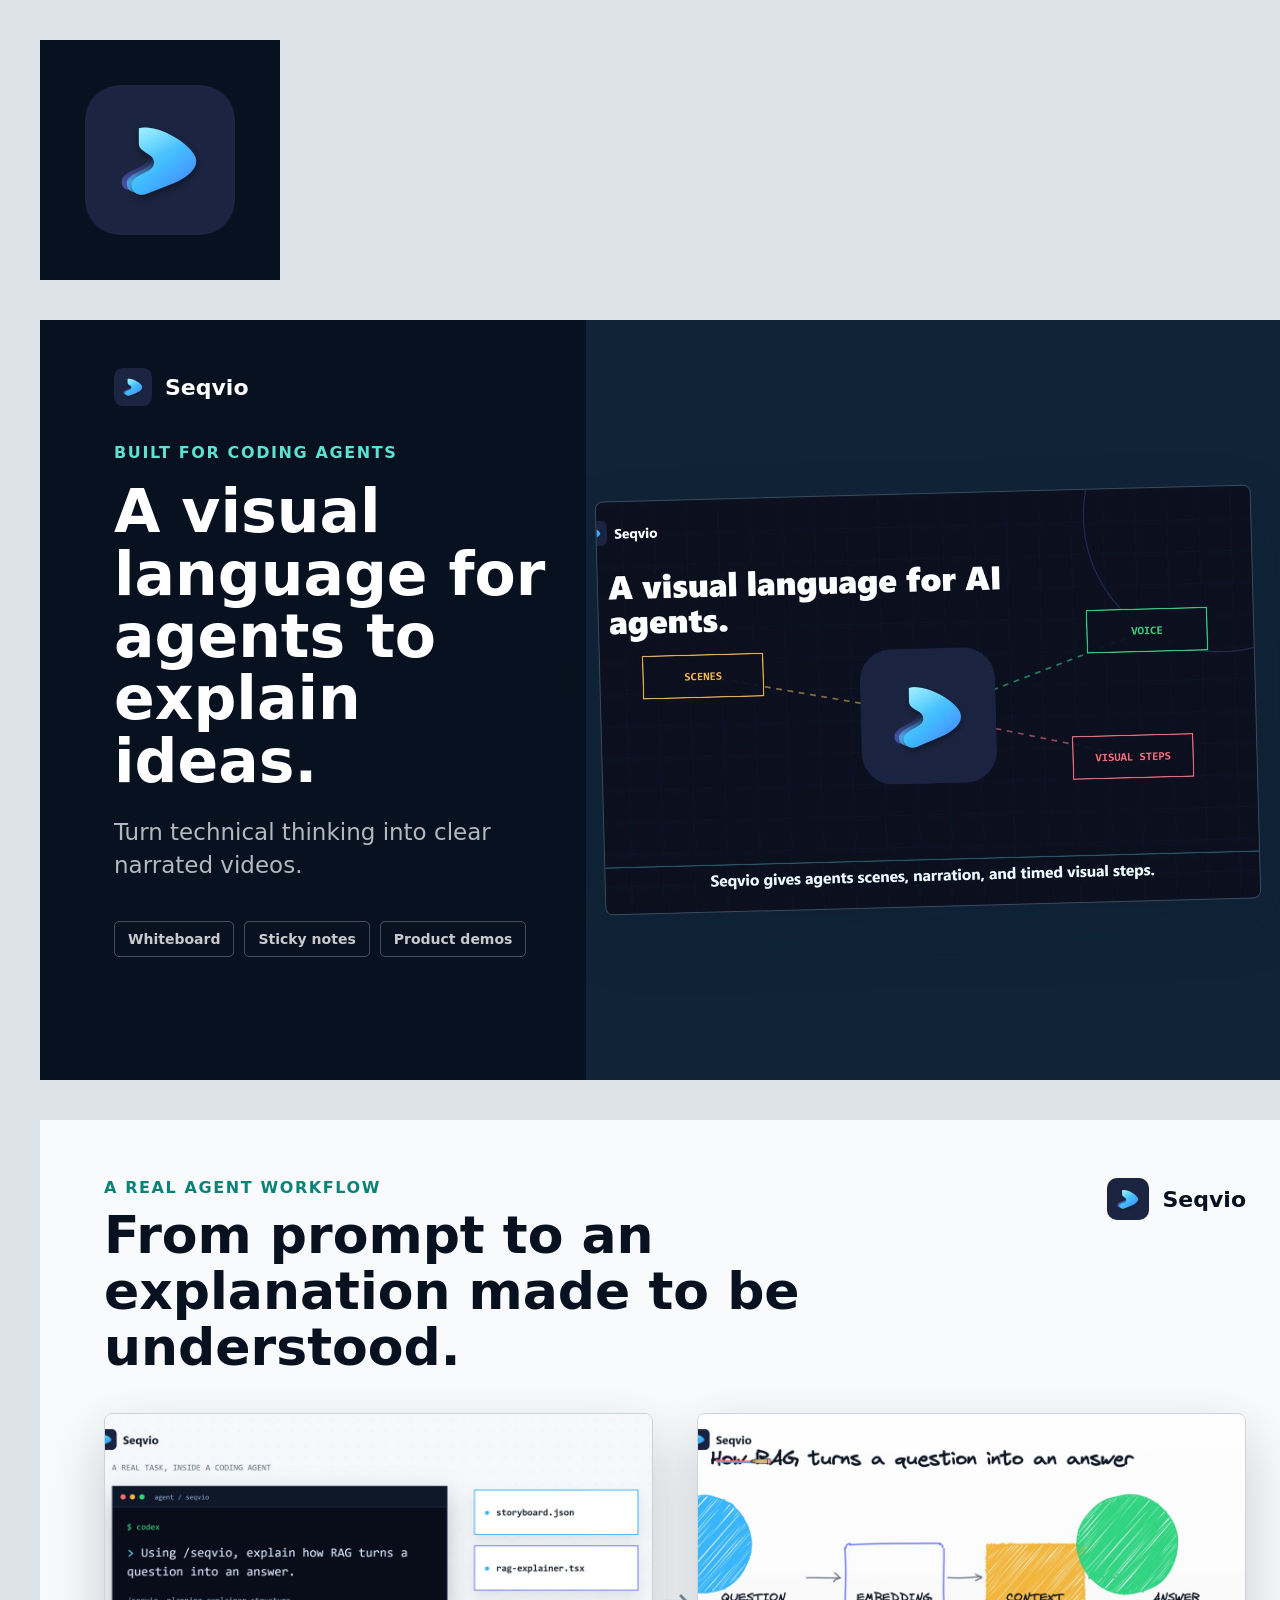
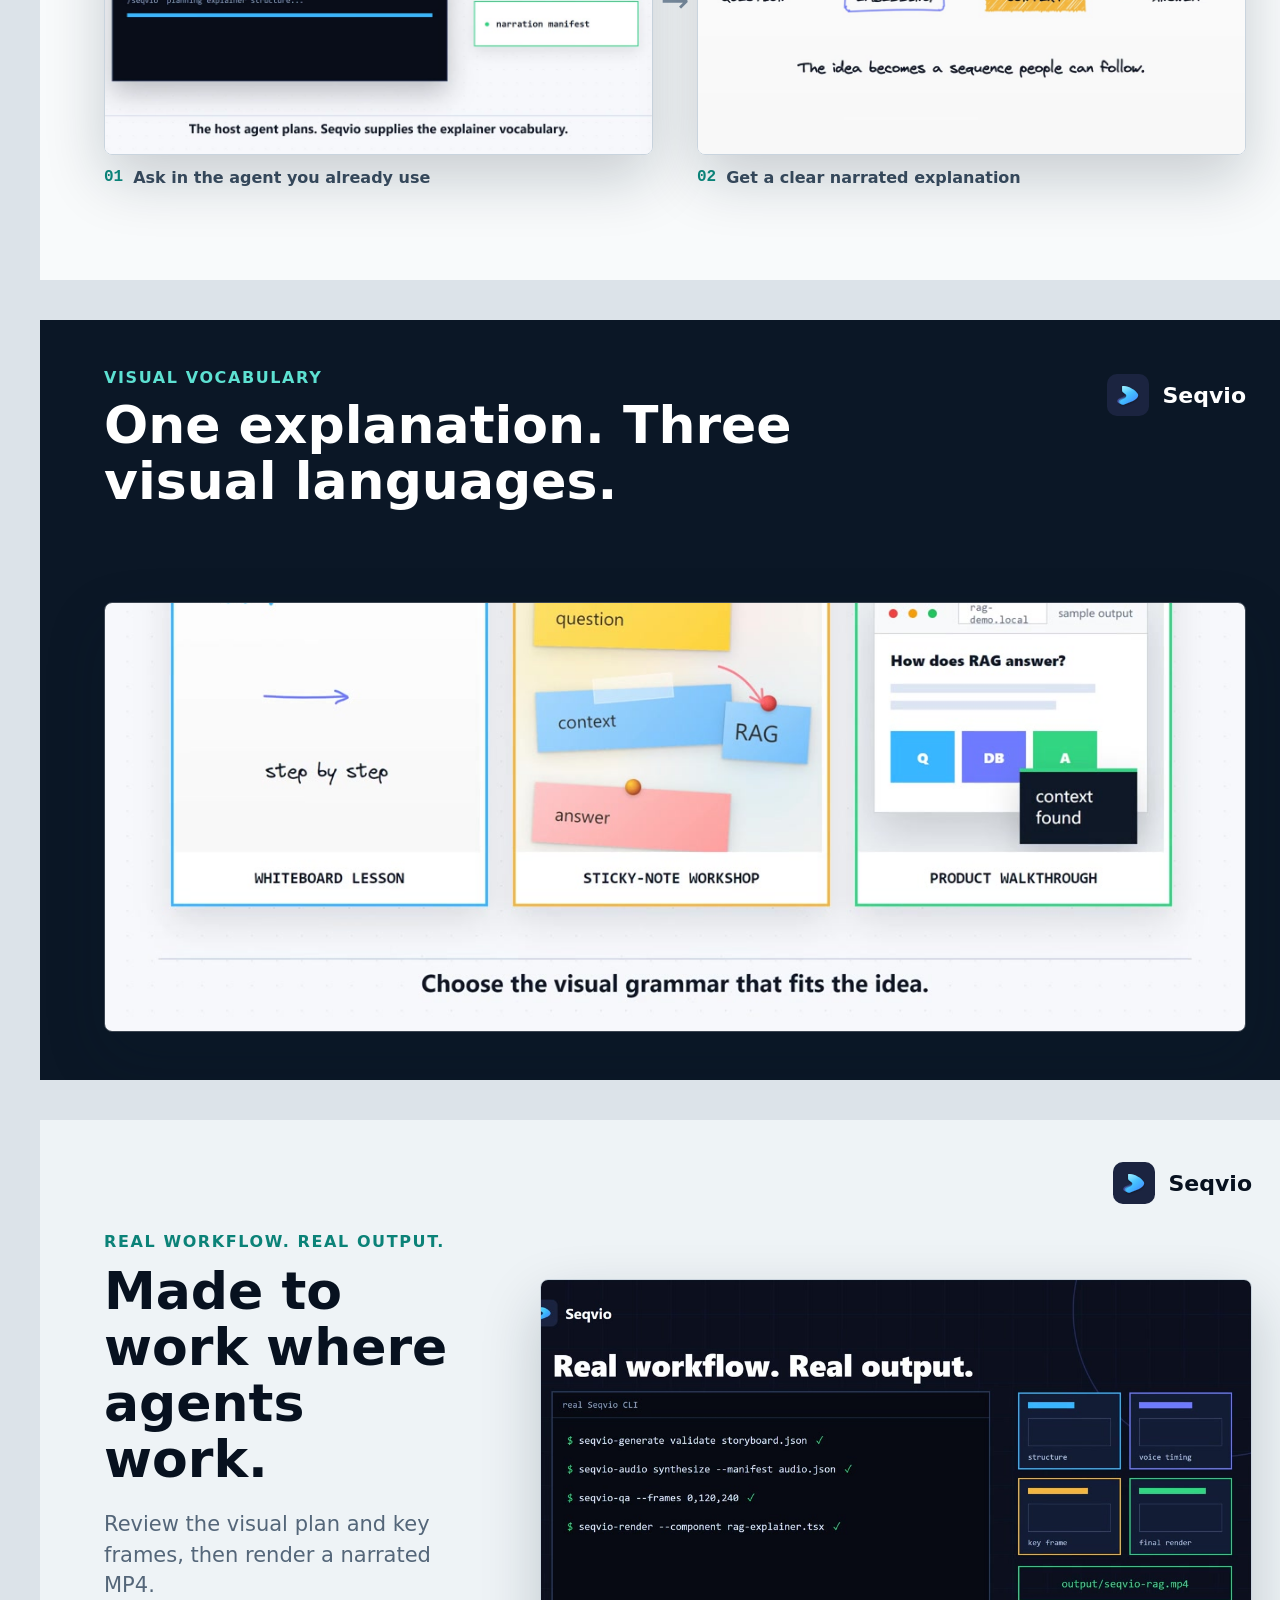
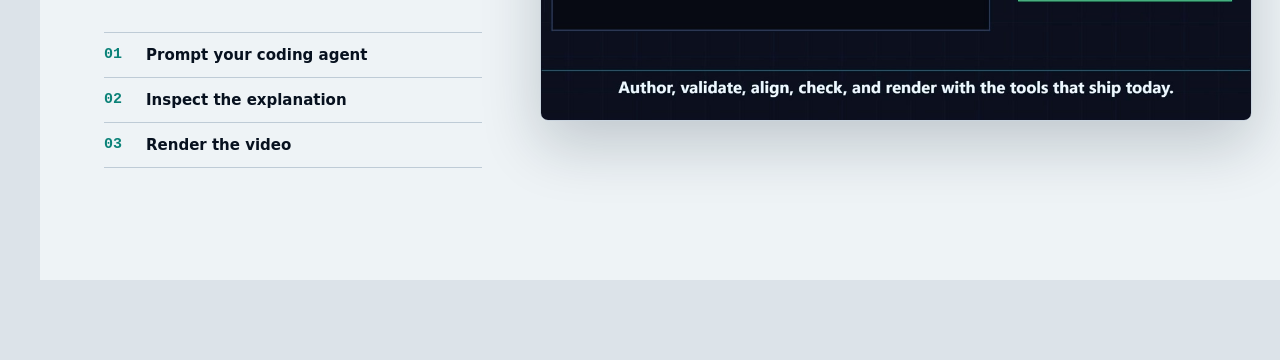
==== assets/launch/source.html @ d9d539cc "feat: refresh landing and launch kit" ====
<!doctype html>
<html lang="en">
  <head>
    <meta charset="utf-8" />
    <title>Seqvio Product Hunt Artboards</title>
    <style>
      :root {
        --ink: #07111f;
        --white: #ffffff;
        --cyan: #5de1d2;
        --green: #b6ee6e;
        --amber: #ffc760;
        font-family: Inter, ui-sans-serif, system-ui, -apple-system, BlinkMacSystemFont, "Segoe UI", sans-serif;
      }
      * { box-sizing: border-box; }
      body { margin: 0; padding: 40px; background: #dce3e9; letter-spacing: 0; }
      .asset { position: relative; overflow: hidden; margin: 0 0 40px; color: var(--ink); background: #f8fafb; }
      .gallery { width: 1270px; height: 760px; }
      .thumbnail { width: 240px; height: 240px; display: grid; place-items: center; background: var(--ink); }
      .thumbnail img { width: 150px; height: 150px; }
      .brand { display: flex; align-items: center; gap: 13px; font-size: 22px; font-weight: 800; }
      .brand img { width: 42px; height: 42px; }
      .eyebrow { color: #0b8278; font-size: 16px; font-weight: 850; letter-spacing: 0.1em; text-transform: uppercase; }
      h1, h2, p { margin: 0; }
      h1 { font-size: 60px; line-height: 1.04; }
      h2 { font-size: 52px; line-height: 1.08; }
      .sub { color: #546679; font-size: 23px; line-height: 1.45; }
      .frame { overflow: hidden; border: 1px solid #c9d4de; border-radius: 8px; box-shadow: 0 24px 60px rgba(11, 28, 45, 0.2); }
      .frame img { width: 100%; height: 100%; object-fit: cover; }
      .g1 { display: grid; grid-template-columns: 0.86fr 1.14fr; color: var(--white); background: var(--ink); }
      .g1 .copy { z-index: 2; display: flex; flex-direction: column; justify-content: center; padding: 68px 24px 68px 74px; }
      .g1 .brand { position: absolute; top: 48px; left: 74px; }
      .g1 .brand img { width: 38px; height: 38px; }
      .g1 .eyebrow { color: var(--cyan); }
      .g1 h1 { max-width: 580px; margin-top: 18px; }
      .g1 .sub { max-width: 530px; margin-top: 24px; color: rgba(255,255,255,.7); }
      .g1 .chips { display: flex; gap: 10px; margin-top: 38px; }
      .g1 .chips span { padding: 9px 13px; border: 1px solid rgba(255,255,255,.25); border-radius: 5px; color: rgba(255,255,255,.78); font-size: 14px; font-weight: 700; }
      .g1 .visual { position: relative; display: flex; align-items: center; padding: 64px 54px 64px 14px; }
      .g1 .visual::before { content: ""; position: absolute; inset: 0; background: #102337; }
      .g1 .frame { position: relative; width: 100%; height: 414px; border-color: rgba(255,255,255,.18); transform: rotate(-1.5deg); }
      .g2 { padding: 58px 64px; }
      .g2 .top { display: flex; align-items: end; justify-content: space-between; }
      .g2 h2 { max-width: 790px; margin-top: 10px; }
      .g2 .brand { align-self: start; }
      .g2 .journey { display: grid; grid-template-columns: 1fr 44px 1fr; align-items: center; margin-top: 38px; }
      .g2 .frame { height: 342px; }
      .g2 .arrow { color: #788a9c; font-size: 34px; text-align: center; }
      .g2 .label { display: flex; gap: 10px; margin-top: 13px; color: #34475a; font-size: 16px; font-weight: 760; }
      .g2 .label span { color: #0b8278; font-family: ui-monospace, monospace; }
      .g3 { color: var(--white); background: #0b1726; }
      .g3 .head { position: absolute; z-index: 2; top: 48px; left: 64px; right: 64px; display: flex; align-items: start; justify-content: space-between; }
      .g3 h2 { max-width: 700px; margin-top: 10px; }
      .g3 .eyebrow { color: var(--cyan); }
      .g3 .brand { margin-top: 6px; }
      .g3 .visual { position: absolute; left: 64px; right: 64px; bottom: 48px; height: 430px; }
      .g3 .frame { width: 100%; height: 100%; border-color: rgba(255,255,255,.2); }
      .g3 .frame img { object-position: center bottom; }
      .g4 { display: grid; grid-template-columns: .74fr 1.26fr; background: #eef3f6; }
      .g4 .copy { display: flex; flex-direction: column; justify-content: center; padding: 70px 28px 70px 64px; }
      .g4 h2 { margin-top: 12px; }
      .g4 .sub { margin-top: 22px; font-size: 21px; }
      .g4 .steps { margin-top: 32px; border-top: 1px solid #becbd6; }
      .g4 .steps div { display: grid; grid-template-columns: 34px 1fr; gap: 8px; padding: 13px 0; border-bottom: 1px solid #becbd6; font-size: 15px; font-weight: 750; }
      .g4 .steps span { color: #0b8278; font-family: ui-monospace, monospace; }
      .g4 .visual { display: flex; align-items: center; padding: 68px 58px 68px 30px; }
      .g4 .frame { width: 100%; height: 442px; }
      .g4 .brand { position: absolute; top: 42px; right: 58px; }
    </style>
  </head>
  <body>
    <section class="asset thumbnail" id="thumbnail">
      <img src="../brand/seqvio-icon.svg" alt="" />
    </section>

    <section class="asset gallery g1" id="gallery-01">
      <div class="copy">
        <div class="brand"><img src="../brand/seqvio-icon.svg" alt="" /><span>Seqvio</span></div>
        <p class="eyebrow">Built for coding agents</p>
        <h1>A visual language for agents to explain ideas.</h1>
        <p class="sub">Turn technical thinking into clear narrated videos.</p>
        <div class="chips"><span>Whiteboard</span><span>Sticky notes</span><span>Product demos</span></div>
      </div>
      <div class="visual"><div class="frame"><img src="../images/hero-poster.jpg" alt="" /></div></div>
    </section>

    <section class="asset gallery g2" id="gallery-02">
      <div class="top">
        <div><p class="eyebrow">A real agent workflow</p><h2>From prompt to an explanation made to be understood.</h2></div>
        <div class="brand"><img src="../brand/seqvio-icon.svg" alt="" /><span>Seqvio</span></div>
      </div>
      <div class="journey">
        <div><div class="frame"><img src="../images/agent-prompt.jpg" alt="" /></div><p class="label"><span>01</span> Ask in the agent you already use</p></div>
        <div class="arrow">→</div>
        <div><div class="frame"><img src="../images/rag-explanation.jpg" alt="" /></div><p class="label"><span>02</span> Get a clear narrated explanation</p></div>
      </div>
    </section>

    <section class="asset gallery g3" id="gallery-03">
      <div class="head">
        <div><p class="eyebrow">Visual vocabulary</p><h2>One explanation. Three visual languages.</h2></div>
        <div class="brand"><img src="../brand/seqvio-icon.svg" alt="" /><span>Seqvio</span></div>
      </div>
      <div class="visual"><div class="frame"><img src="../images/visual-languages.jpg" alt="" /></div></div>
    </section>

    <section class="asset gallery g4" id="gallery-04">
      <div class="copy">
        <p class="eyebrow">Real workflow. Real output.</p>
        <h2>Made to work where agents work.</h2>
        <p class="sub">Review the visual plan and key frames, then render a narrated MP4.</p>
        <div class="steps"><div><span>01</span> Prompt your coding agent</div><div><span>02</span> Inspect the explanation</div><div><span>03</span> Render the video</div></div>
      </div>
      <div class="visual"><div class="frame"><img src="../images/real-workflow.jpg" alt="" /></div></div>
      <div class="brand"><img src="../brand/seqvio-icon.svg" alt="" /><span>Seqvio</span></div>
    </section>
  </body>
</html>
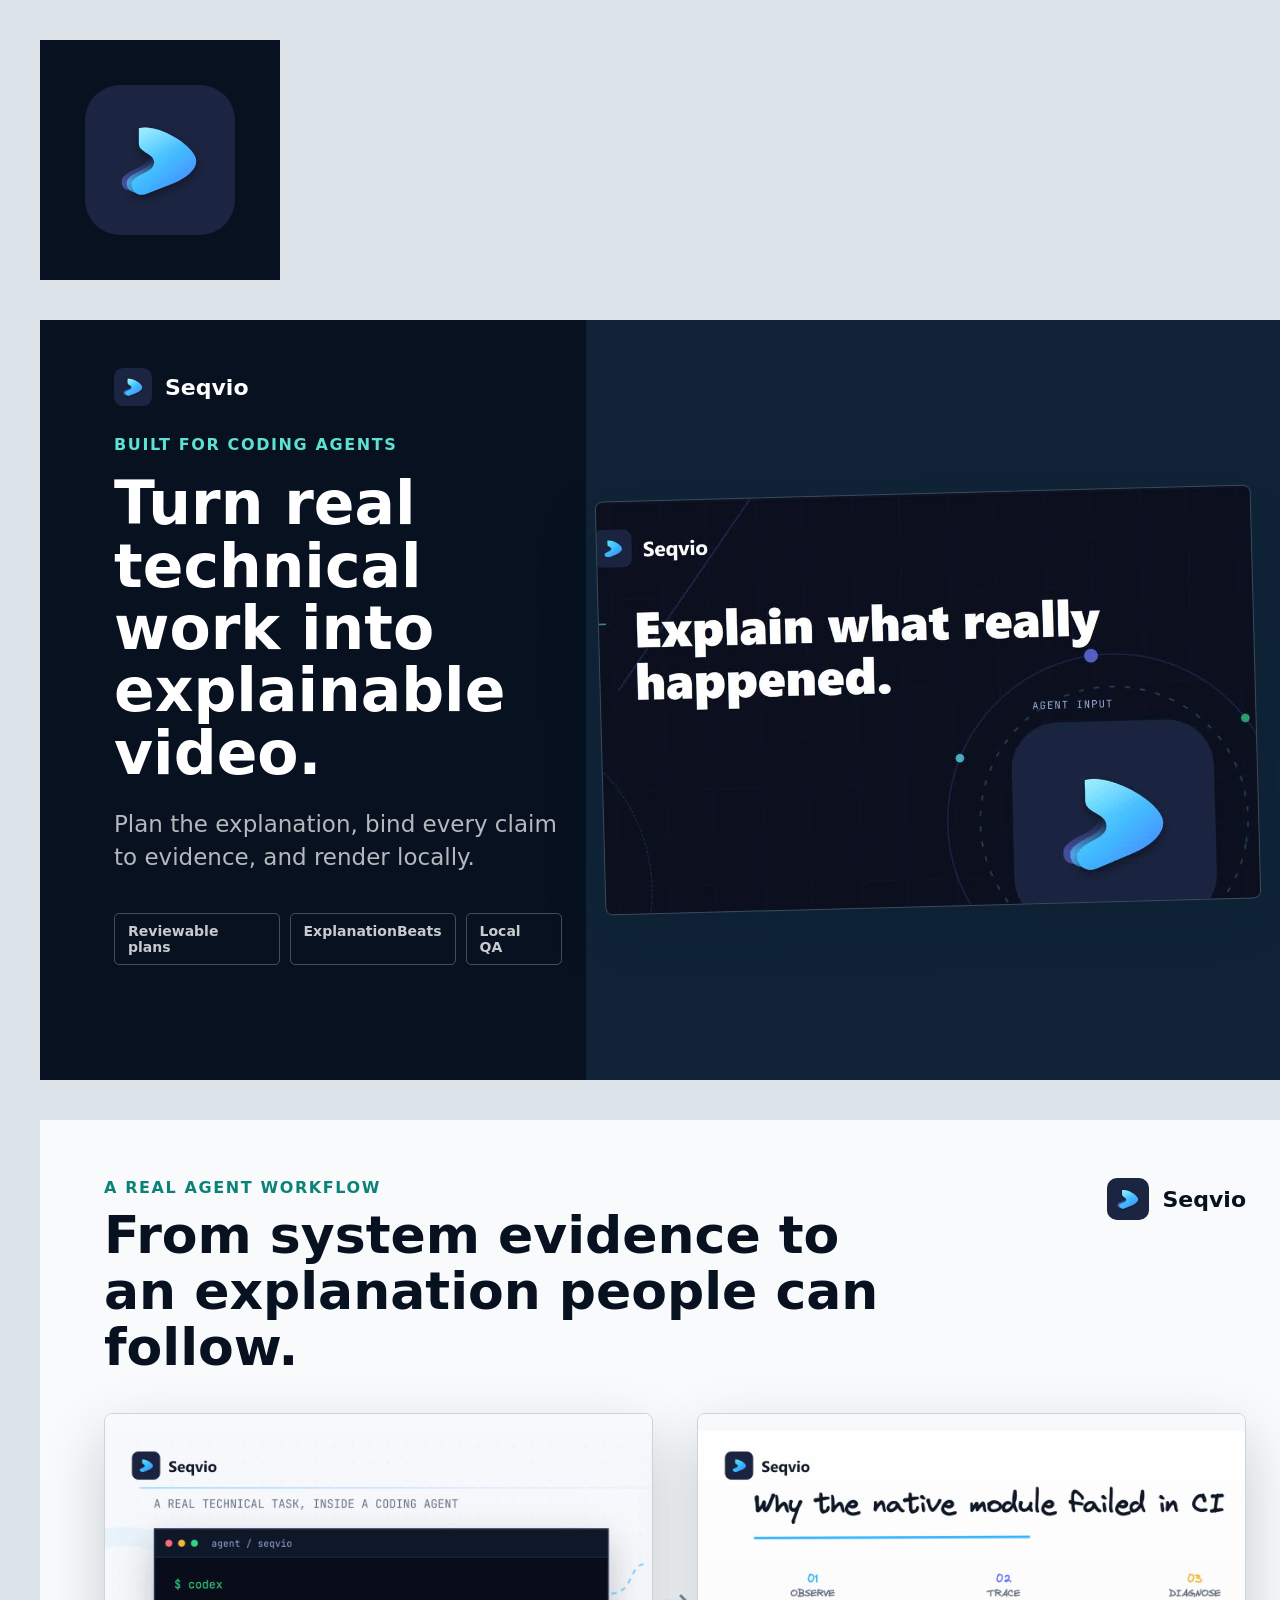
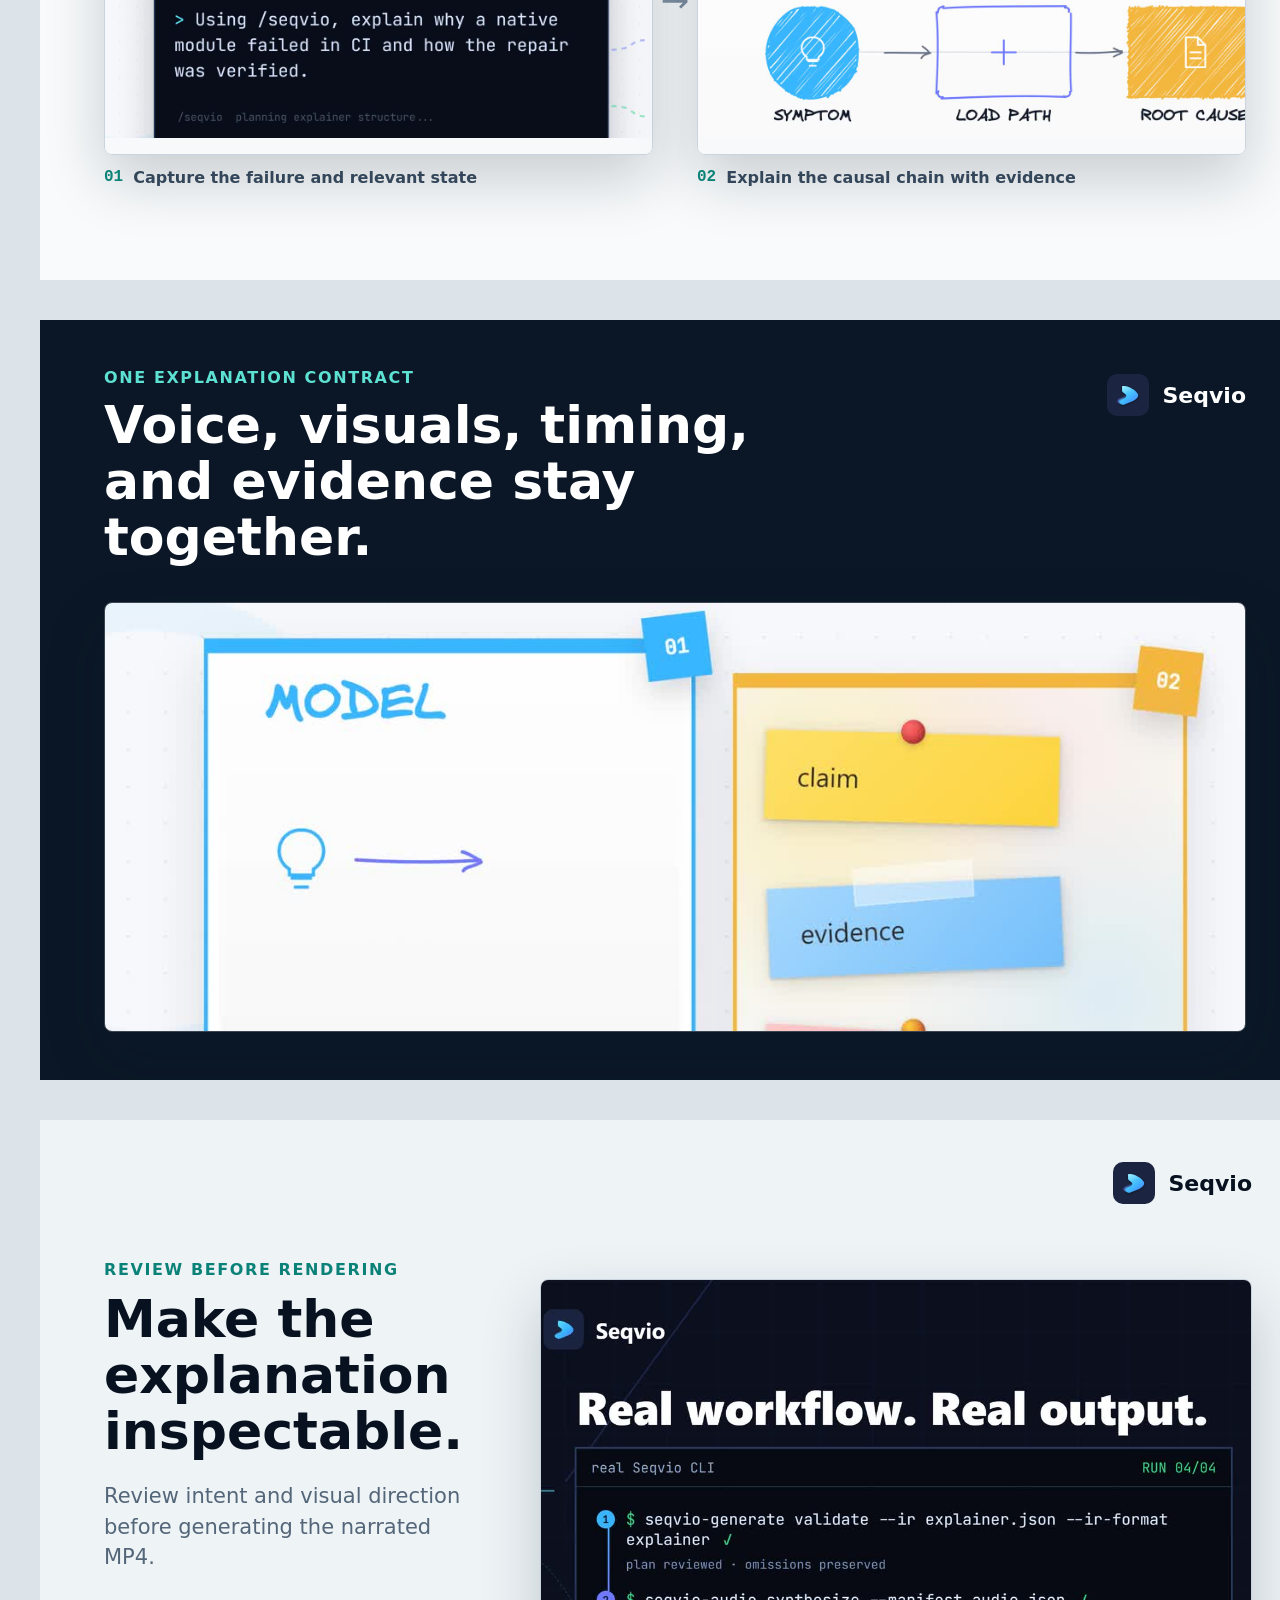
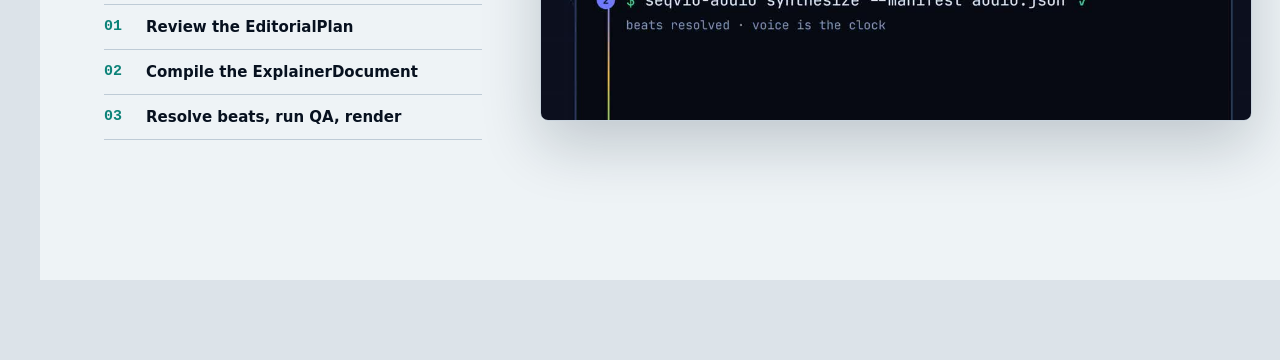
==== commit 3338f7c4: "feat: refresh landing launch assets" ====
--- a/assets/launch/source.html
+++ b/assets/launch/source.html
@@ -45,6 +45,7 @@
       .g2 .brand { align-self: start; }
       .g2 .journey { display: grid; grid-template-columns: 1fr 44px 1fr; align-items: center; margin-top: 38px; }
       .g2 .frame { height: 342px; }
+      .g2 .frame img { object-fit: contain; background: #f7f9fb; }
       .g2 .arrow { color: #788a9c; font-size: 34px; text-align: center; }
       .g2 .label { display: flex; gap: 10px; margin-top: 13px; color: #34475a; font-size: 16px; font-weight: 760; }
       .g2 .label span { color: #0b8278; font-family: ui-monospace, monospace; }
@@ -77,28 +78,28 @@
       <div class="copy">
         <div class="brand"><img src="../brand/seqvio-icon.svg" alt="" /><span>Seqvio</span></div>
         <p class="eyebrow">Built for coding agents</p>
-        <h1>A visual language for agents to explain ideas.</h1>
-        <p class="sub">Turn technical thinking into clear narrated videos.</p>
-        <div class="chips"><span>Whiteboard</span><span>Sticky notes</span><span>Product demos</span></div>
+        <h1>Turn real technical work into explainable video.</h1>
+        <p class="sub">Plan the explanation, bind every claim to evidence, and render locally.</p>
+        <div class="chips"><span>Reviewable plans</span><span>ExplanationBeats</span><span>Local QA</span></div>
       </div>
       <div class="visual"><div class="frame"><img src="../images/hero-poster.jpg" alt="" /></div></div>
     </section>
 
     <section class="asset gallery g2" id="gallery-02">
       <div class="top">
-        <div><p class="eyebrow">A real agent workflow</p><h2>From prompt to an explanation made to be understood.</h2></div>
+        <div><p class="eyebrow">A real agent workflow</p><h2>From system evidence to an explanation people can follow.</h2></div>
         <div class="brand"><img src="../brand/seqvio-icon.svg" alt="" /><span>Seqvio</span></div>
       </div>
       <div class="journey">
-        <div><div class="frame"><img src="../images/agent-prompt.jpg" alt="" /></div><p class="label"><span>01</span> Ask in the agent you already use</p></div>
+        <div><div class="frame"><img src="../images/agent-prompt.jpg" alt="" /></div><p class="label"><span>01</span> Capture the failure and relevant state</p></div>
         <div class="arrow">→</div>
-        <div><div class="frame"><img src="../images/rag-explanation.jpg" alt="" /></div><p class="label"><span>02</span> Get a clear narrated explanation</p></div>
+        <div><div class="frame"><img src="../images/rag-explanation.jpg" alt="" /></div><p class="label"><span>02</span> Explain the causal chain with evidence</p></div>
       </div>
     </section>
 
     <section class="asset gallery g3" id="gallery-03">
       <div class="head">
-        <div><p class="eyebrow">Visual vocabulary</p><h2>One explanation. Three visual languages.</h2></div>
+        <div><p class="eyebrow">One explanation contract</p><h2>Voice, visuals, timing, and evidence stay together.</h2></div>
         <div class="brand"><img src="../brand/seqvio-icon.svg" alt="" /><span>Seqvio</span></div>
       </div>
       <div class="visual"><div class="frame"><img src="../images/visual-languages.jpg" alt="" /></div></div>
@@ -106,10 +107,10 @@
 
     <section class="asset gallery g4" id="gallery-04">
       <div class="copy">
-        <p class="eyebrow">Real workflow. Real output.</p>
-        <h2>Made to work where agents work.</h2>
-        <p class="sub">Review the visual plan and key frames, then render a narrated MP4.</p>
-        <div class="steps"><div><span>01</span> Prompt your coding agent</div><div><span>02</span> Inspect the explanation</div><div><span>03</span> Render the video</div></div>
+        <p class="eyebrow">Review before rendering</p>
+        <h2>Make the explanation inspectable.</h2>
+        <p class="sub">Review intent and visual direction before generating the narrated MP4.</p>
+        <div class="steps"><div><span>01</span> Review the EditorialPlan</div><div><span>02</span> Compile the ExplainerDocument</div><div><span>03</span> Resolve beats, run QA, render</div></div>
       </div>
       <div class="visual"><div class="frame"><img src="../images/real-workflow.jpg" alt="" /></div></div>
       <div class="brand"><img src="../brand/seqvio-icon.svg" alt="" /><span>Seqvio</span></div>
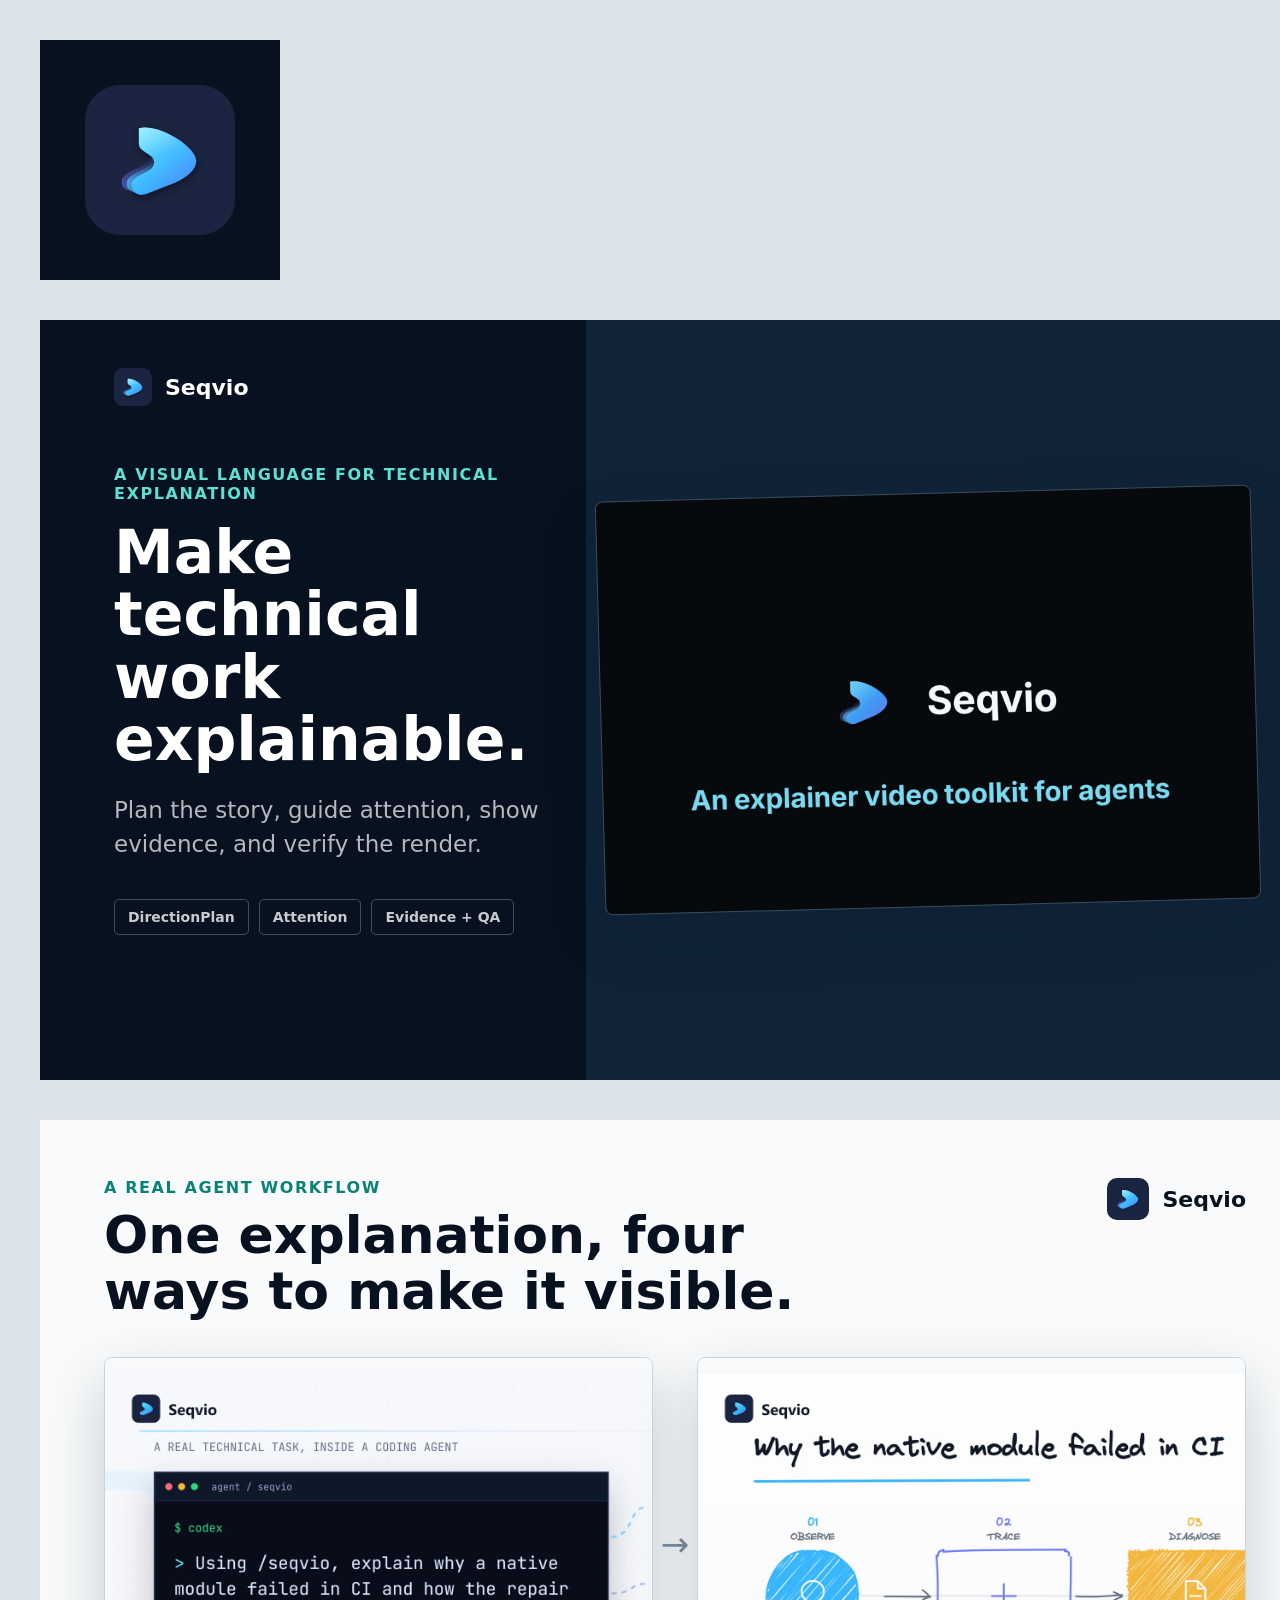
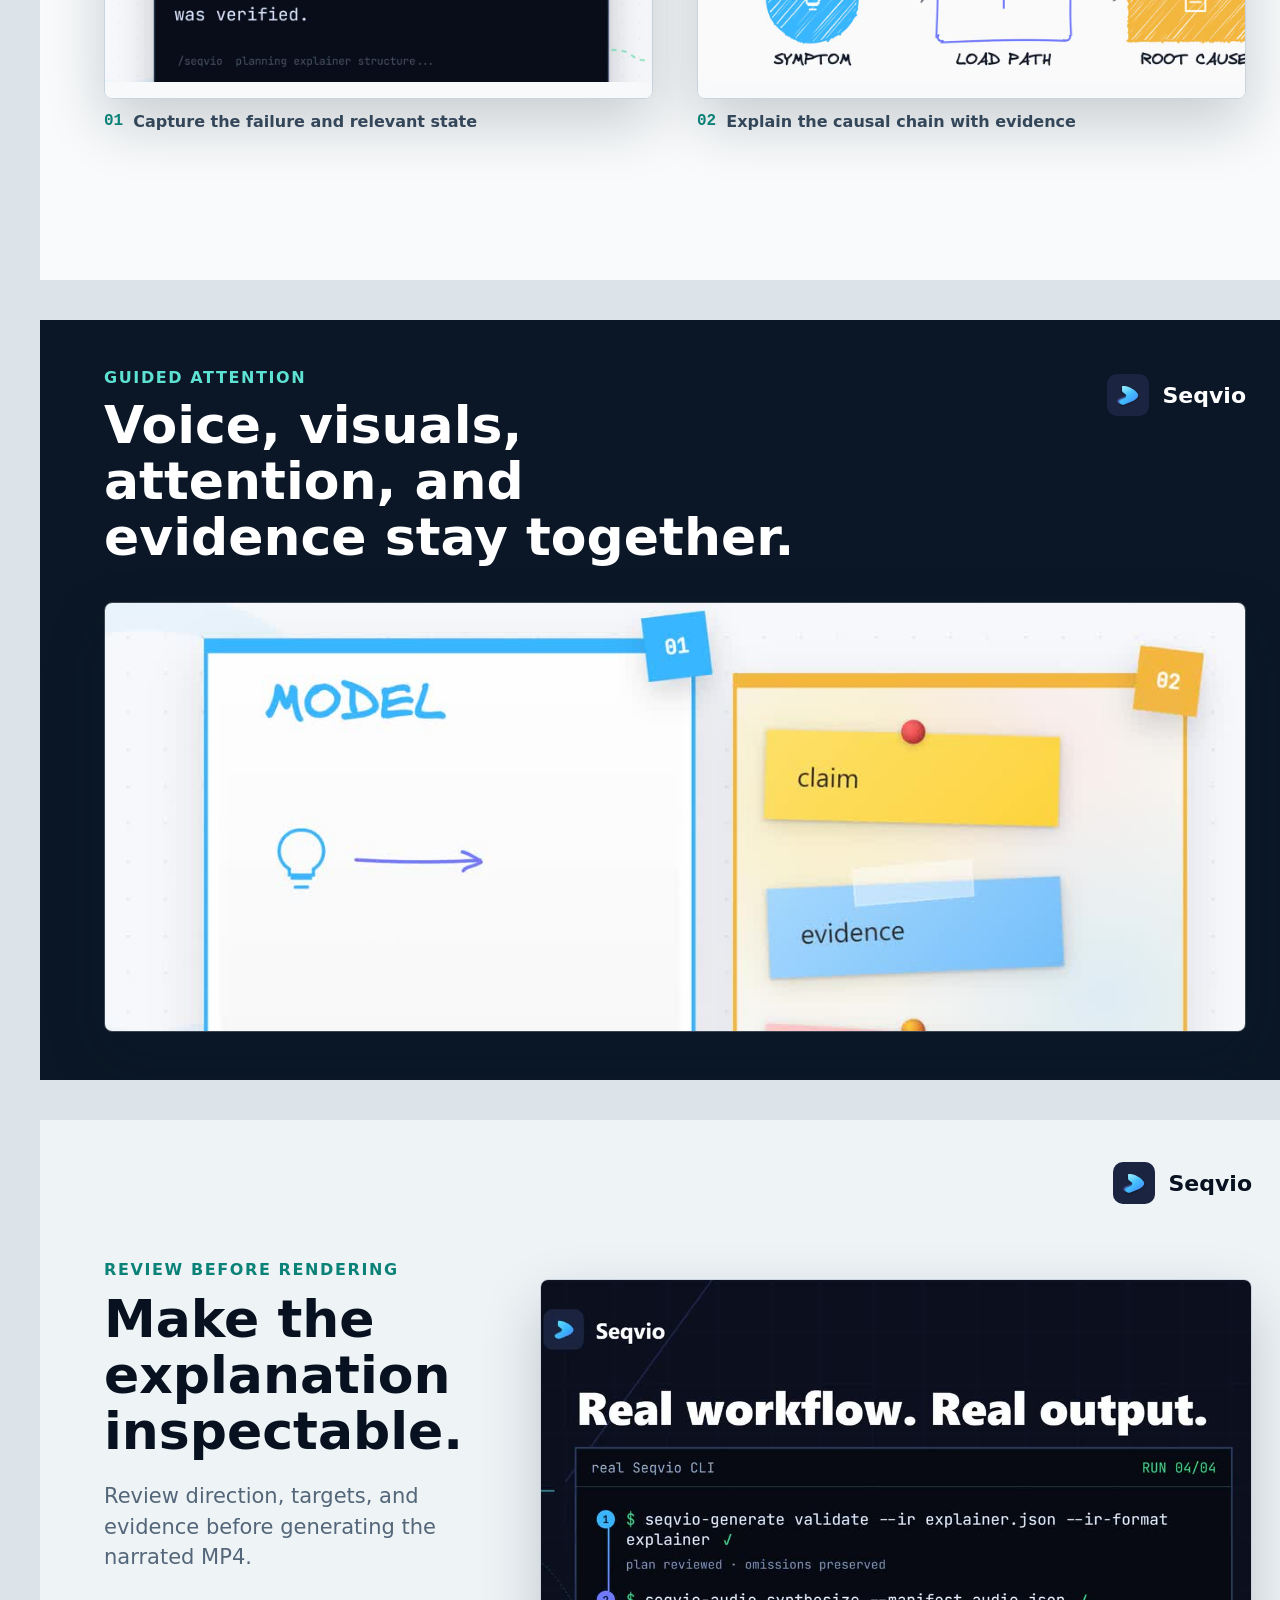
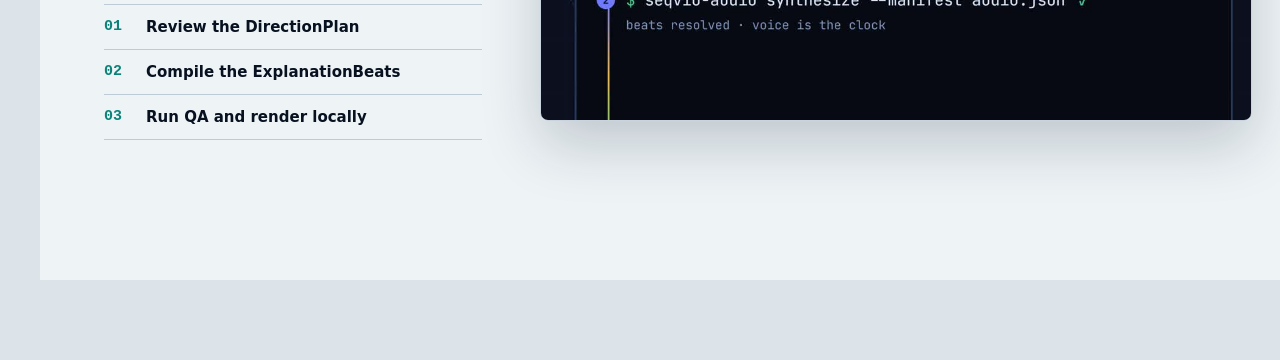
==== commit a92f283b: "feat: publish YouTube demo landing experience" ====
--- a/assets/launch/source.html
+++ b/assets/launch/source.html
@@ -77,17 +77,17 @@
     <section class="asset gallery g1" id="gallery-01">
       <div class="copy">
         <div class="brand"><img src="../brand/seqvio-icon.svg" alt="" /><span>Seqvio</span></div>
-        <p class="eyebrow">Built for coding agents</p>
-        <h1>Turn real technical work into explainable video.</h1>
-        <p class="sub">Plan the explanation, bind every claim to evidence, and render locally.</p>
-        <div class="chips"><span>Reviewable plans</span><span>ExplanationBeats</span><span>Local QA</span></div>
+        <p class="eyebrow">A visual language for technical explanation</p>
+        <h1>Make technical work explainable.</h1>
+        <p class="sub">Plan the story, guide attention, show evidence, and verify the render.</p>
+        <div class="chips"><span>DirectionPlan</span><span>Attention</span><span>Evidence + QA</span></div>
       </div>
       <div class="visual"><div class="frame"><img src="../images/hero-poster.jpg" alt="" /></div></div>
     </section>
 
     <section class="asset gallery g2" id="gallery-02">
       <div class="top">
-        <div><p class="eyebrow">A real agent workflow</p><h2>From system evidence to an explanation people can follow.</h2></div>
+        <div><p class="eyebrow">A real agent workflow</p><h2>One explanation, four ways to make it visible.</h2></div>
         <div class="brand"><img src="../brand/seqvio-icon.svg" alt="" /><span>Seqvio</span></div>
       </div>
       <div class="journey">
@@ -99,7 +99,7 @@
 
     <section class="asset gallery g3" id="gallery-03">
       <div class="head">
-        <div><p class="eyebrow">One explanation contract</p><h2>Voice, visuals, timing, and evidence stay together.</h2></div>
+        <div><p class="eyebrow">Guided attention</p><h2>Voice, visuals, attention, and evidence stay together.</h2></div>
         <div class="brand"><img src="../brand/seqvio-icon.svg" alt="" /><span>Seqvio</span></div>
       </div>
       <div class="visual"><div class="frame"><img src="../images/visual-languages.jpg" alt="" /></div></div>
@@ -109,8 +109,8 @@
       <div class="copy">
         <p class="eyebrow">Review before rendering</p>
         <h2>Make the explanation inspectable.</h2>
-        <p class="sub">Review intent and visual direction before generating the narrated MP4.</p>
-        <div class="steps"><div><span>01</span> Review the EditorialPlan</div><div><span>02</span> Compile the ExplainerDocument</div><div><span>03</span> Resolve beats, run QA, render</div></div>
+        <p class="sub">Review direction, targets, and evidence before generating the narrated MP4.</p>
+        <div class="steps"><div><span>01</span> Review the DirectionPlan</div><div><span>02</span> Compile the ExplanationBeats</div><div><span>03</span> Run QA and render locally</div></div>
       </div>
       <div class="visual"><div class="frame"><img src="../images/real-workflow.jpg" alt="" /></div></div>
       <div class="brand"><img src="../brand/seqvio-icon.svg" alt="" /><span>Seqvio</span></div>
